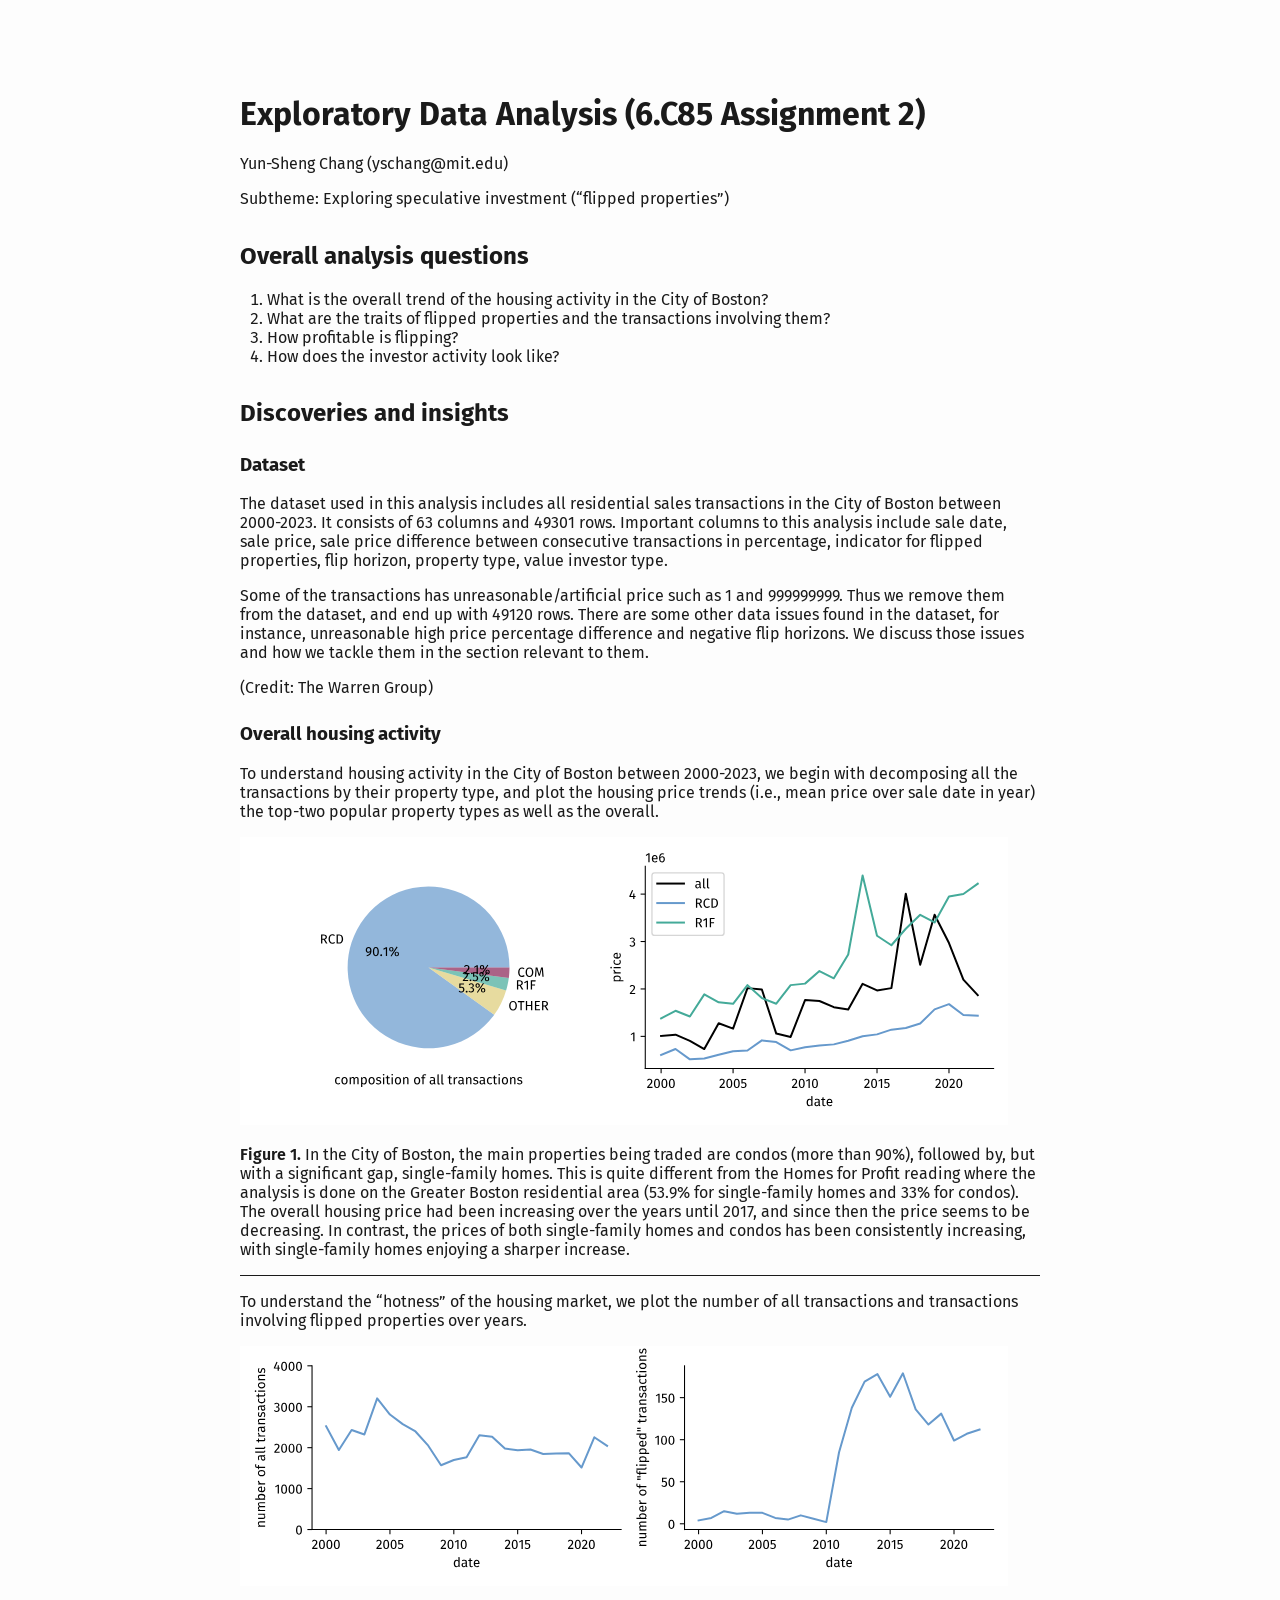
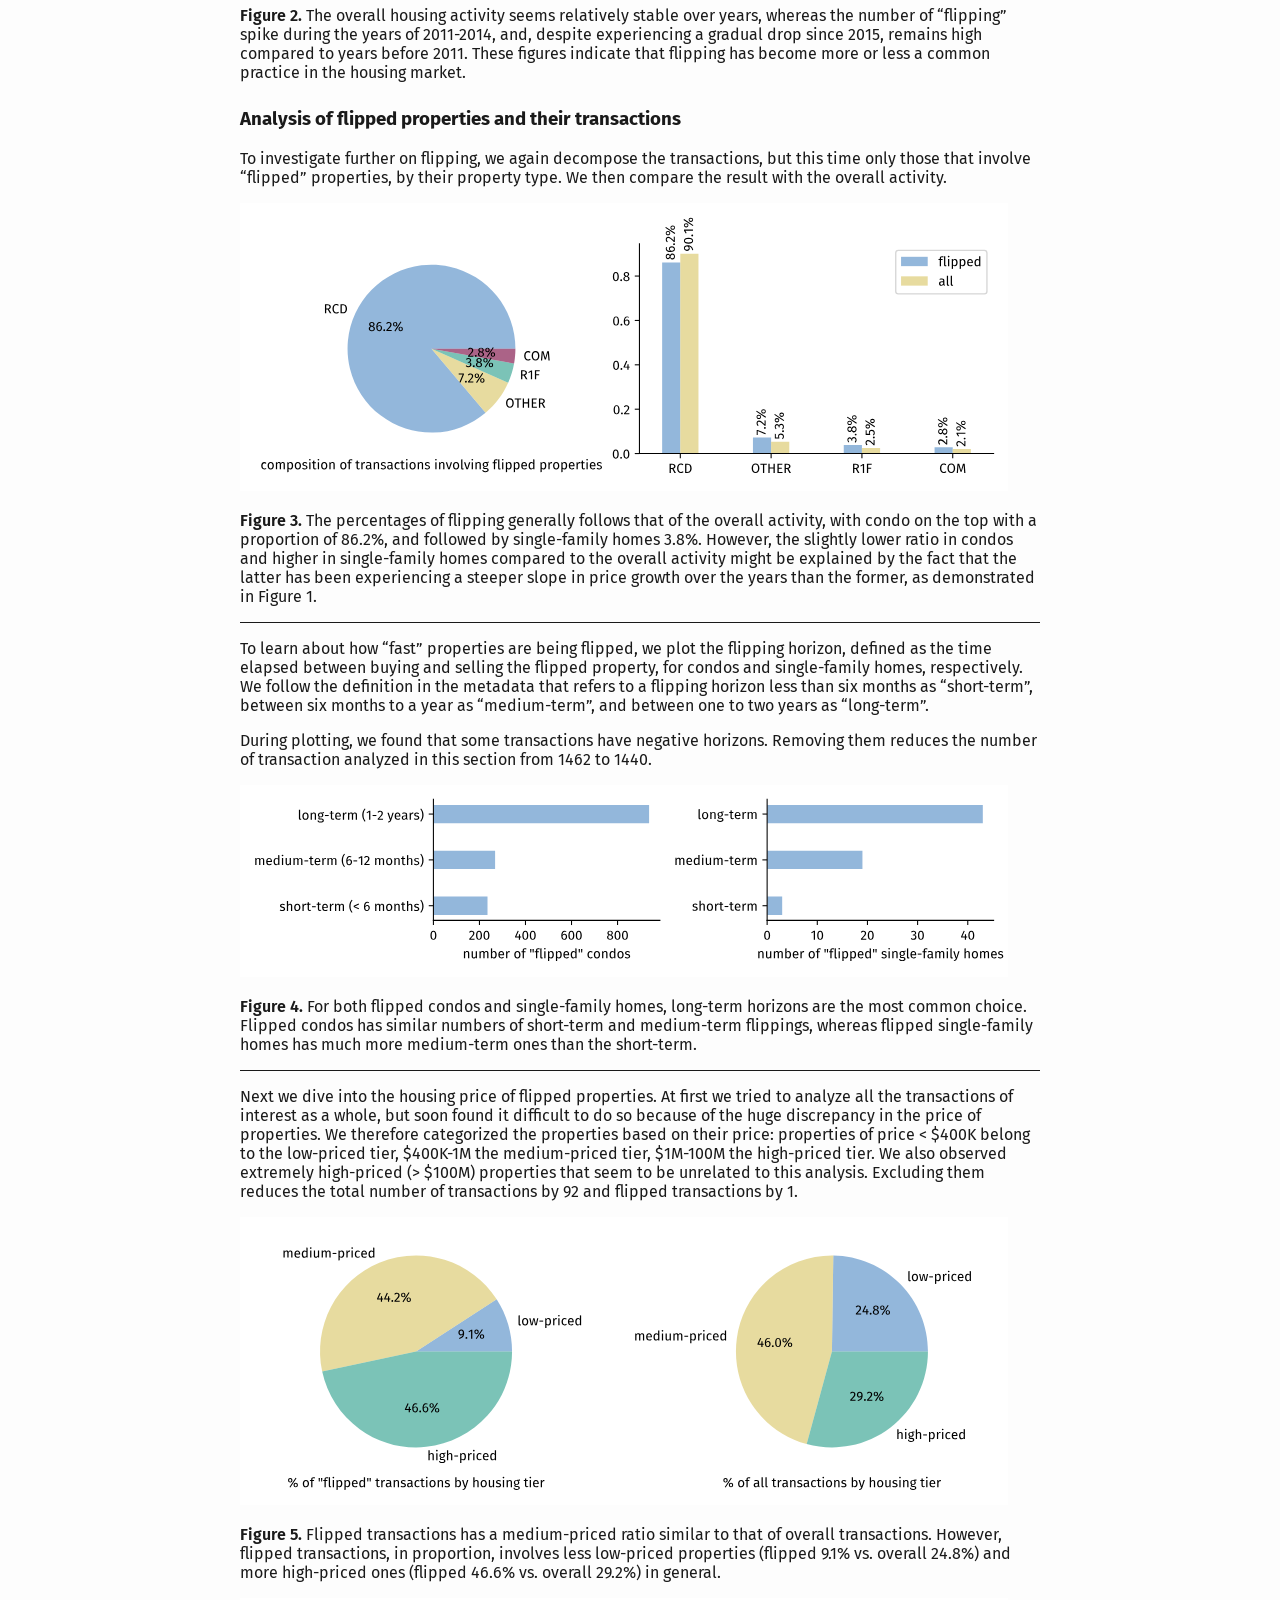
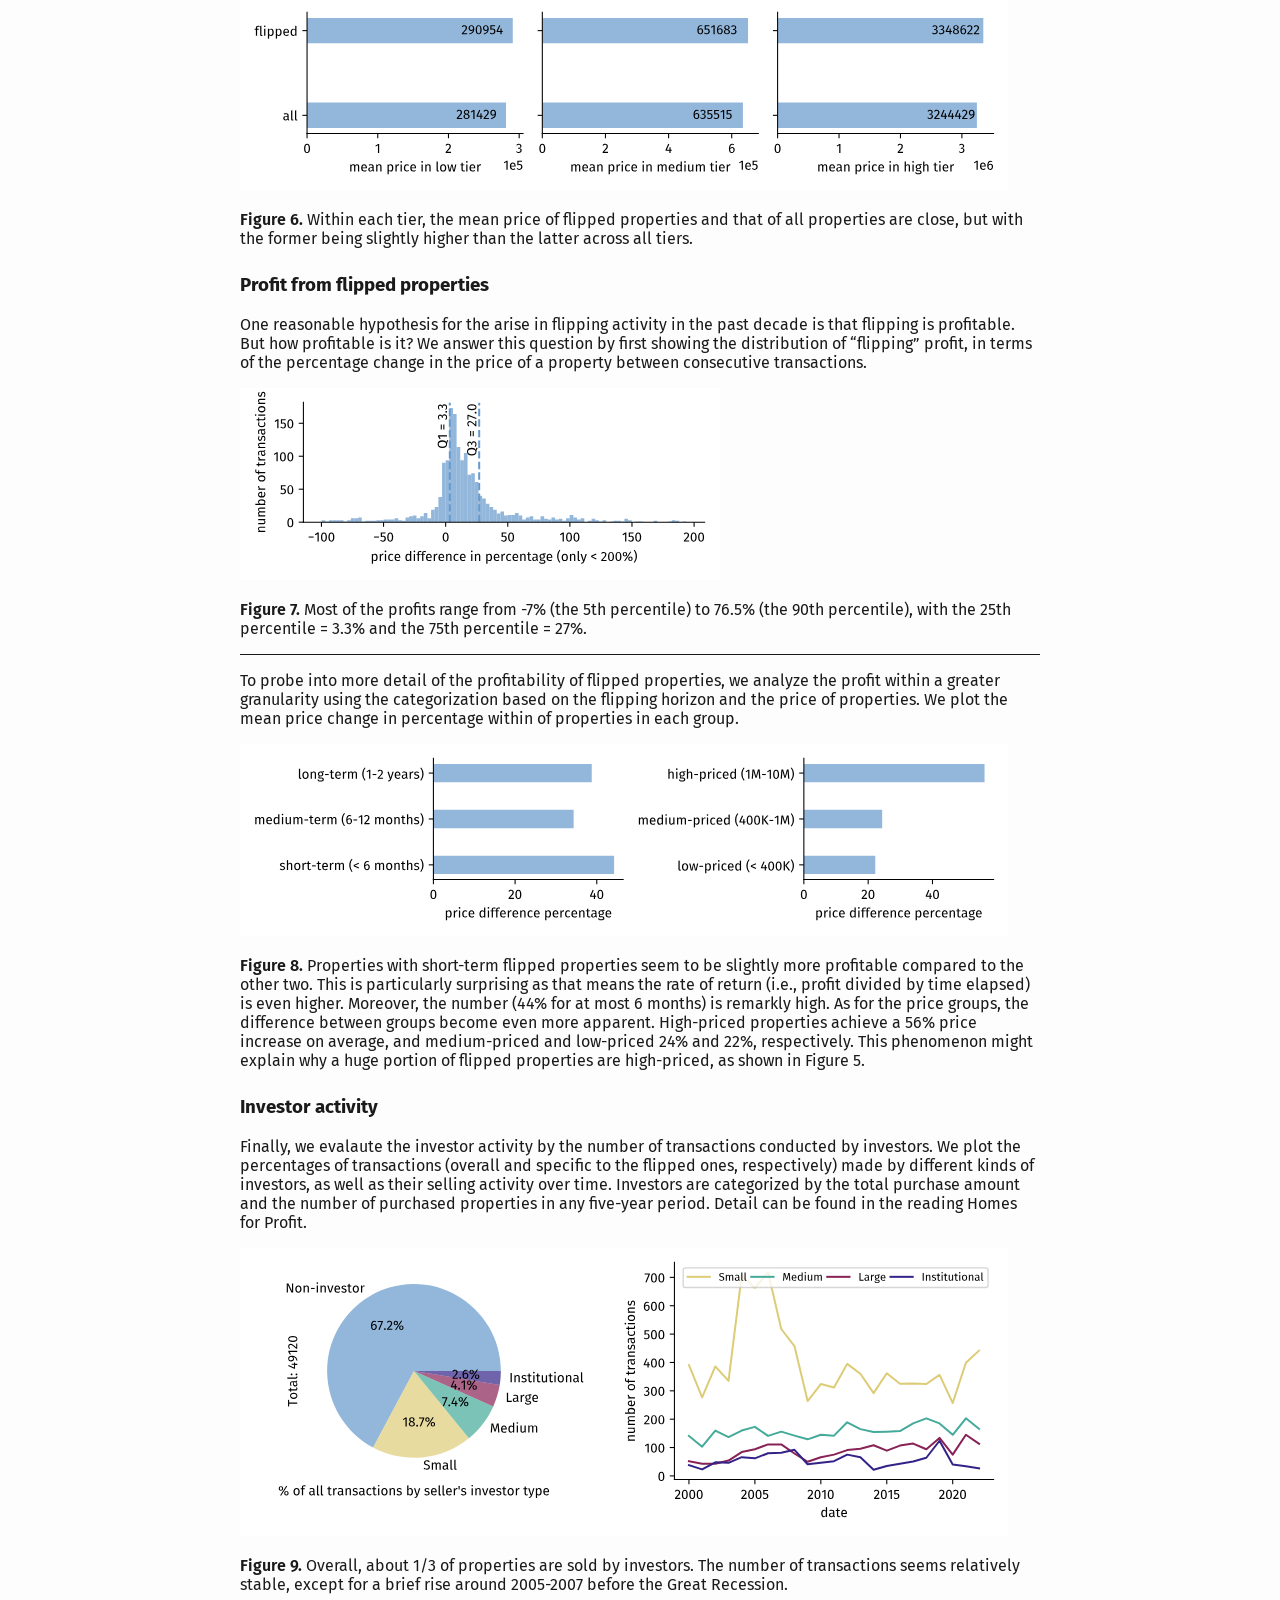
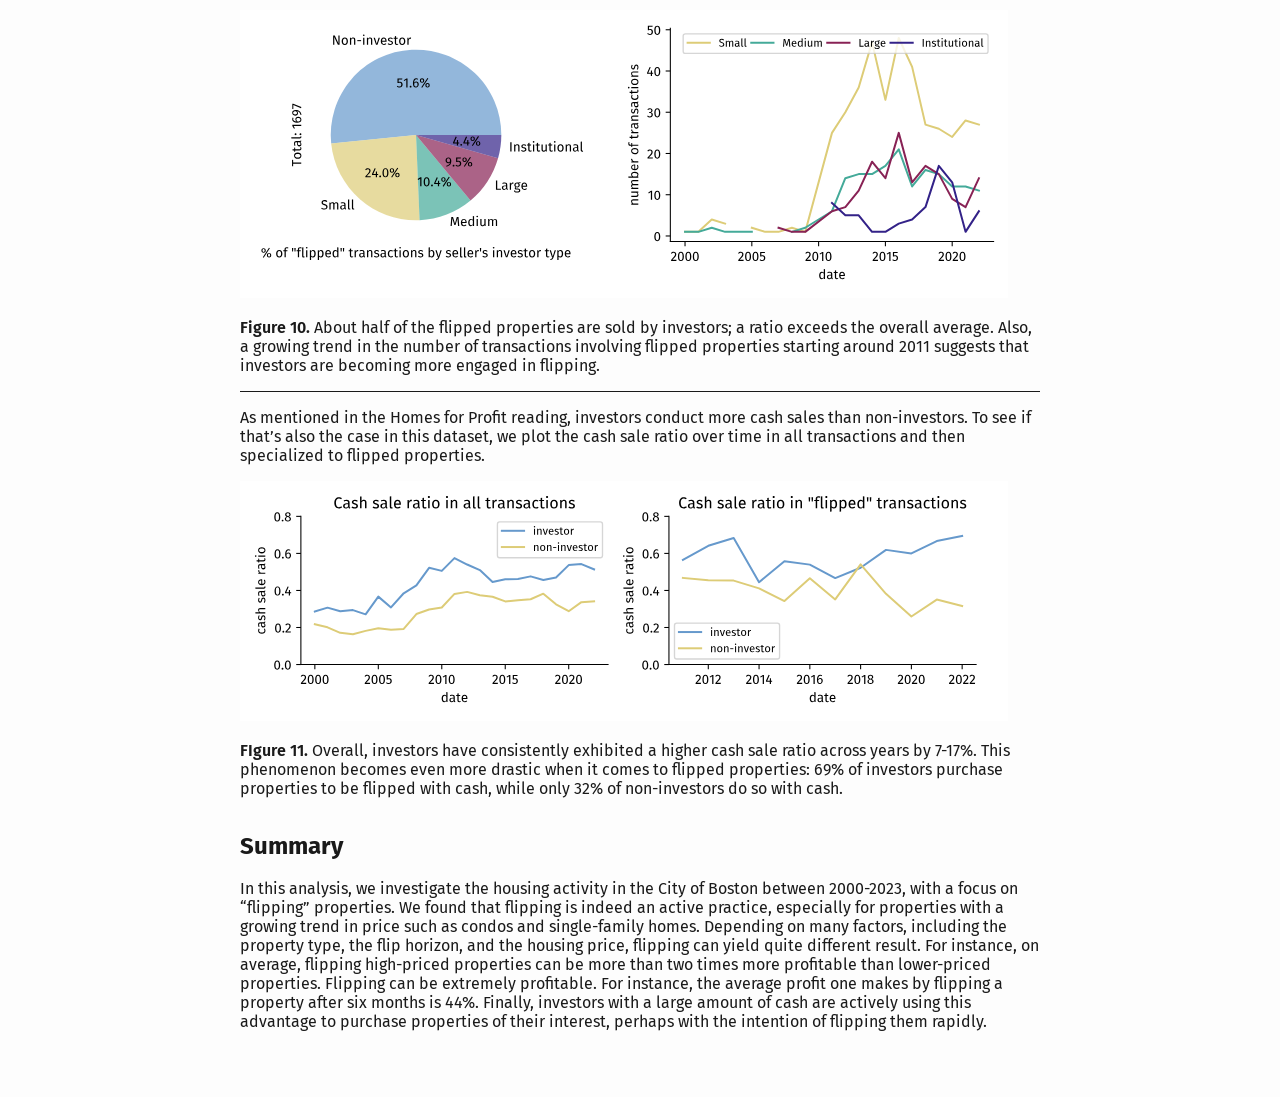
==== 6c85/a2.html @ 1f0fca59 "Add 6c85 assignment 2" ====
<!DOCTYPE html>
<html xmlns="http://www.w3.org/1999/xhtml" lang="" xml:lang="">
<head>
  <meta charset="utf-8" />
  <meta name="generator" content="pandoc" />
  <meta name="viewport" content="width=device-width, initial-scale=1.0, user-scalable=yes" />
  <title>vis-a2</title>
  <style>
    html {
      font-family: Fira Sans;
      color: #1a1a1a;
      background-color: #fdfdfd;
    }
    body {
      margin: 0 auto;
      max-width: 50em;
      padding-left: 50px;
      padding-right: 50px;
      padding-top: 50px;
      padding-bottom: 50px;
      hyphens: auto;
      overflow-wrap: break-word;
      text-rendering: optimizeLegibility;
      font-kerning: normal;
    }
    @media (max-width: 600px) {
      body {
        font-size: 0.9em;
        padding: 12px;
      }
      h1 {
        font-size: 1.8em;
      }
    }
    @media print {
      html {
        background-color: white;
      }
      body {
        background-color: transparent;
        color: black;
        font-size: 12pt;
      }
      p, h2, h3 {
        orphans: 3;
        widows: 3;
      }
      h2, h3, h4 {
        page-break-after: avoid;
      }
    }
    p {
      margin: 1em 0;
    }
    a {
      color: #1a1a1a;
    }
    a:visited {
      color: #1a1a1a;
    }
    img {
      max-width: 100%;
    }
    h1, h2, h3, h4, h5, h6 {
      margin-top: 1.4em;
    }
    h5, h6 {
      font-size: 1em;
      font-style: italic;
    }
    h6 {
      font-weight: normal;
    }
    ol, ul {
      padding-left: 1.7em;
      margin-top: 1em;
    }
    li > ol, li > ul {
      margin-top: 0;
    }
    blockquote {
      margin: 1em 0 1em 1.7em;
      padding-left: 1em;
      border-left: 2px solid #e6e6e6;
      color: #606060;
    }
    code {
      font-family: Menlo, Monaco, Consolas, 'Lucida Console', monospace;
      font-size: 85%;
      margin: 0;
      hyphens: manual;
    }
    pre {
      margin: 1em 0;
      overflow: auto;
    }
    pre code {
      padding: 0;
      overflow: visible;
      overflow-wrap: normal;
    }
    .sourceCode {
     background-color: transparent;
     overflow: visible;
    }
    hr {
      background-color: #1a1a1a;
      border: none;
      height: 1px;
      margin: 1em 0;
    }
    table {
      margin: 1em 0;
      border-collapse: collapse;
      width: 100%;
      overflow-x: auto;
      display: block;
      font-variant-numeric: lining-nums tabular-nums;
    }
    table caption {
      margin-bottom: 0.75em;
    }
    tbody {
      margin-top: 0.5em;
      border-top: 1px solid #1a1a1a;
      border-bottom: 1px solid #1a1a1a;
    }
    th {
      border-top: 1px solid #1a1a1a;
      padding: 0.25em 0.5em 0.25em 0.5em;
    }
    td {
      padding: 0.125em 0.5em 0.25em 0.5em;
    }
    header {
      margin-bottom: 4em;
      text-align: center;
    }
    #TOC li {
      list-style: none;
    }
    #TOC ul {
      padding-left: 1.3em;
    }
    #TOC > ul {
      padding-left: 0;
    }
    #TOC a:not(:hover) {
      text-decoration: none;
    }
    code{white-space: pre-wrap;}
    span.smallcaps{font-variant: small-caps;}
    div.columns{display: flex; gap: min(4vw, 1.5em);}
    div.column{flex: auto; overflow-x: auto;}
    div.hanging-indent{margin-left: 1.5em; text-indent: -1.5em;}
    ul.task-list{list-style: none;}
    ul.task-list li input[type="checkbox"] {
      width: 0.8em;
      margin: 0 0.8em 0.2em -1.6em;
      vertical-align: middle;
    }
    .display.math{display: block; text-align: center; margin: 0.5rem auto;}
  </style>
  <link href="https://fonts.googleapis.com/css2?family=Fira+Sans:wght@300;600&display=swap" rel="stylesheet">
  <style>
  strong {
    font-weight: 600;
  }
  </style>
  <!--[if lt IE 9]>
    <script src="//cdnjs.cloudflare.com/ajax/libs/html5shiv/3.7.3/html5shiv-printshiv.min.js"></script>
  <![endif]-->
</head>
<body>
<h1 id="exploratory-data-analysis-6.c85-assignment-2">Exploratory Data
Analysis (6.C85 Assignment 2)</h1>
<p>Yun-Sheng Chang (yschang@mit.edu)</p>
<p>Subtheme: Exploring speculative investment (“flipped properties”)</p>
<h2 id="overall-analysis-questions">Overall analysis questions</h2>
<ol type="1">
<li>What is the overall trend of the housing activity in the City of
Boston?</li>
<li>What are the traits of flipped properties and the transactions
involving them?</li>
<li>How profitable is flipping?</li>
<li>How does the investor activity look like?</li>
</ol>
<h2 id="discoveries-and-insights">Discoveries and insights</h2>
<h3 id="dataset">Dataset</h3>
<p>The dataset used in this analysis includes all residential sales
transactions in the City of Boston between 2000-2023. It consists of 63
columns and 49301 rows. Important columns to this analysis include sale
date, sale price, sale price difference between consecutive transactions
in percentage, indicator for flipped properties, flip horizon, property
type, value investor type.</p>
<p>Some of the transactions has unreasonable/artificial price such as 1
and 999999999. Thus we remove them from the dataset, and end up with
49120 rows. There are some other data issues found in the dataset, for
instance, unreasonable high price percentage difference and negative
flip horizons. We discuss those issues and how we tackle them in the
section relevant to them.</p>
<p>(Credit: The Warren Group)</p>
<h3 id="overall-housing-activity">Overall housing activity</h3>
<p>To understand housing activity in the City of Boston between
2000-2023, we begin with decomposing all the transactions by their
property type, and plot the housing price trends (i.e., mean price over
sale date in year) the top-two popular property types as well as the
overall.</p>
<p><img src="./img/breakdown-and-price-trend.svg" /></p>
<p><strong>Figure 1.</strong> In the City of Boston, the main properties
being traded are condos (more than 90%), followed by, but with a
significant gap, single-family homes. This is quite different from the
Homes for Profit reading where the analysis is done on the Greater
Boston residential area (53.9% for single-family homes and 33% for
condos). The overall housing price had been increasing over the years
until 2017, and since then the price seems to be decreasing. In
contrast, the prices of both single-family homes and condos has been
consistently increasing, with single-family homes enjoying a sharper
increase.</p>
<hr />
<p>To understand the “hotness” of the housing market, we plot the number
of all transactions and transactions involving flipped properties over
years.</p>
<p><img src="./img/hotness.svg" /></p>
<p><strong>Figure 2.</strong> The overall housing activity seems
relatively stable over years, whereas the number of “flipping” spike
during the years of 2011-2014, and, despite experiencing a gradual drop
since 2015, remains high compared to years before 2011. These figures
indicate that flipping has become more or less a common practice in the
housing market.</p>
<h3 id="analysis-of-flipped-properties-and-their-transactions">Analysis
of flipped properties and their transactions</h3>
<p>To investigate further on flipping, we again decompose the
transactions, but this time only those that involve “flipped”
properties, by their property type. We then compare the result with the
overall activity.</p>
<p><img src="./img/breakdown-flip-txn.svg" /></p>
<p><strong>Figure 3.</strong> The percentages of flipping generally
follows that of the overall activity, with condo on the top with a
proportion of 86.2%, and followed by single-family homes 3.8%. However,
the slightly lower ratio in condos and higher in single-family homes
compared to the overall activity might be explained by the fact that the
latter has been experiencing a steeper slope in price growth over the
years than the former, as demonstrated in Figure 1.</p>
<hr />
<p>To learn about how “fast” properties are being flipped, we plot the
flipping horizon, defined as the time elapsed between buying and selling
the flipped property, for condos and single-family homes, respectively.
We follow the definition in the metadata that refers to a flipping
horizon less than six months as “short-term”, between six months to a
year as “medium-term”, and between one to two years as “long-term”.</p>
<p>During plotting, we found that some transactions have negative
horizons. Removing them reduces the number of transaction analyzed in
this section from 1462 to 1440.</p>
<p><img src="./img/horizon.svg" /></p>
<p><strong>Figure 4.</strong> For both flipped condos and single-family
homes, long-term horizons are the most common choice. Flipped condos has
similar numbers of short-term and medium-term flippings, whereas flipped
single-family homes has much more medium-term ones than the
short-term.</p>
<hr />
<p>Next we dive into the housing price of flipped properties. At first
we tried to analyze all the transactions of interest as a whole, but
soon found it difficult to do so because of the huge discrepancy in the
price of properties. We therefore categorized the properties based on
their price: properties of price &lt; $400K belong to the low-priced
tier, $400K-1M the medium-priced tier, $1M-100M the high-priced tier. We
also observed extremely high-priced (&gt; $100M) properties that seem to
be unrelated to this analysis. Excluding them reduces the total number
of transactions by 92 and flipped transactions by 1.</p>
<p><img src="./img/housing-tier.svg" /></p>
<p><strong>Figure 5.</strong> Flipped transactions has a medium-priced
ratio similar to that of overall transactions. However, flipped
transactions, in proportion, involves less low-priced properties
(flipped 9.1% vs. overall 24.8%) and more high-priced ones (flipped
46.6% vs. overall 29.2%) in general.</p>
<p><img src="./img/housing-price.svg" /></p>
<p><strong>Figure 6.</strong> Within each tier, the mean price of
flipped properties and that of all properties are close, but with the
former being slightly higher than the latter across all tiers.</p>
<h3 id="profit-from-flipped-properties">Profit from flipped
properties</h3>
<p>One reasonable hypothesis for the arise in flipping activity in the
past decade is that flipping is profitable. But how profitable is it? We
answer this question by first showing the distribution of “flipping”
profit, in terms of the percentage change in the price of a property
between consecutive transactions.</p>
<p><img src="./img/profit-overall.svg" /></p>
<p><strong>Figure 7.</strong> Most of the profits range from -7% (the
5th percentile) to 76.5% (the 90th percentile), with the 25th percentile
= 3.3% and the 75th percentile = 27%.</p>
<hr />
<p>To probe into more detail of the profitability of flipped properties,
we analyze the profit within a greater granularity using the
categorization based on the flipping horizon and the price of
properties. We plot the mean price change in percentage within of
properties in each group.</p>
<p><img src="./img/profit-category.svg" /></p>
<p><strong>Figure 8.</strong> Properties with short-term flipped
properties seem to be slightly more profitable compared to the other
two. This is particularly surprising as that means the rate of return
(i.e., profit divided by time elapsed) is even higher. Moreover, the
number (44% for at most 6 months) is remarkly high. As for the price
groups, the difference between groups become even more apparent.
High-priced properties achieve a 56% price increase on average, and
medium-priced and low-priced 24% and 22%, respectively. This phenomenon
might explain why a huge portion of flipped properties are high-priced,
as shown in Figure 5.</p>
<h3 id="investor-activity">Investor activity</h3>
<p>Finally, we evalaute the investor activity by the number of
transactions conducted by investors. We plot the percentages of
transactions (overall and specific to the flipped ones, respectively)
made by different kinds of investors, as well as their selling activity
over time. Investors are categorized by the total purchase amount and
the number of purchased properties in any five-year period. Detail can
be found in the reading Homes for Profit.</p>
<p><img src="./img/seller-investor.svg" /></p>
<p><strong>Figure 9.</strong> Overall, about 1/3 of properties are sold
by investors. The number of transactions seems relatively stable, except
for a brief rise around 2005-2007 before the Great Recession.</p>
<p><img src="./img/seller-investor-fp.svg" /></p>
<p><strong>Figure 10.</strong> About half of the flipped properties are
sold by investors; a ratio exceeds the overall average. Also, a growing
trend in the number of transactions involving flipped properties
starting around 2011 suggests that investors are becoming more engaged
in flipping.</p>
<hr />
<p>As mentioned in the Homes for Profit reading, investors conduct more
cash sales than non-investors. To see if that’s also the case in this
dataset, we plot the cash sale ratio over time in all transactions and
then specialized to flipped properties.</p>
<p><img src="./img/cash.svg" /></p>
<p><strong>FIgure 11.</strong> Overall, investors have consistently
exhibited a higher cash sale ratio across years by 7-17%. This
phenomenon becomes even more drastic when it comes to flipped
properties: 69% of investors purchase properties to be flipped with
cash, while only 32% of non-investors do so with cash.</p>
<h2 id="summary">Summary</h2>
<p>In this analysis, we investigate the housing activity in the City of
Boston between 2000-2023, with a focus on “flipping” properties. We
found that flipping is indeed an active practice, especially for
properties with a growing trend in price such as condos and
single-family homes. Depending on many factors, including the property
type, the flip horizon, and the housing price, flipping can yield quite
different result. For instance, on average, flipping high-priced
properties can be more than two times more profitable than lower-priced
properties. Flipping can be extremely profitable. For instance, the
average profit one makes by flipping a property after six months is 44%.
Finally, investors with a large amount of cash are actively using this
advantage to purchase properties of their interest, perhaps with the
intention of flipping them rapidly.</p>
</body>
</html>
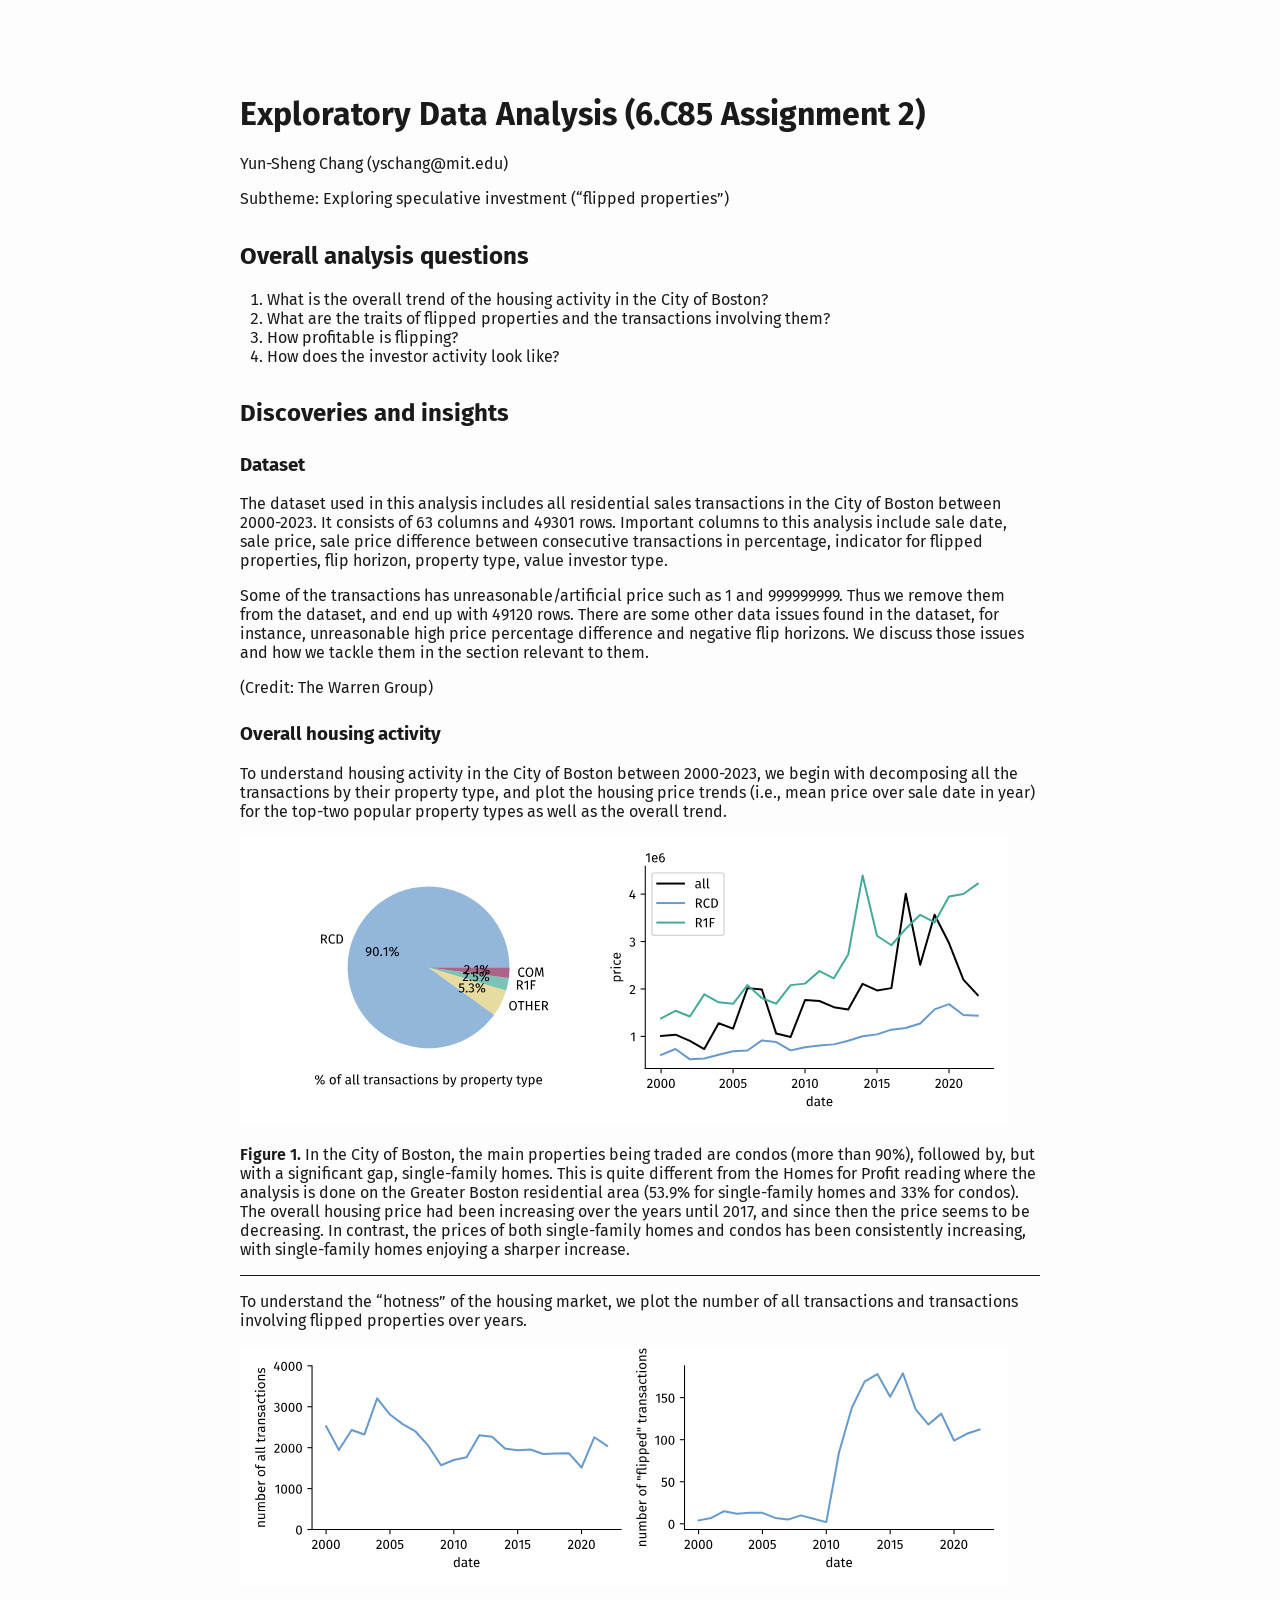
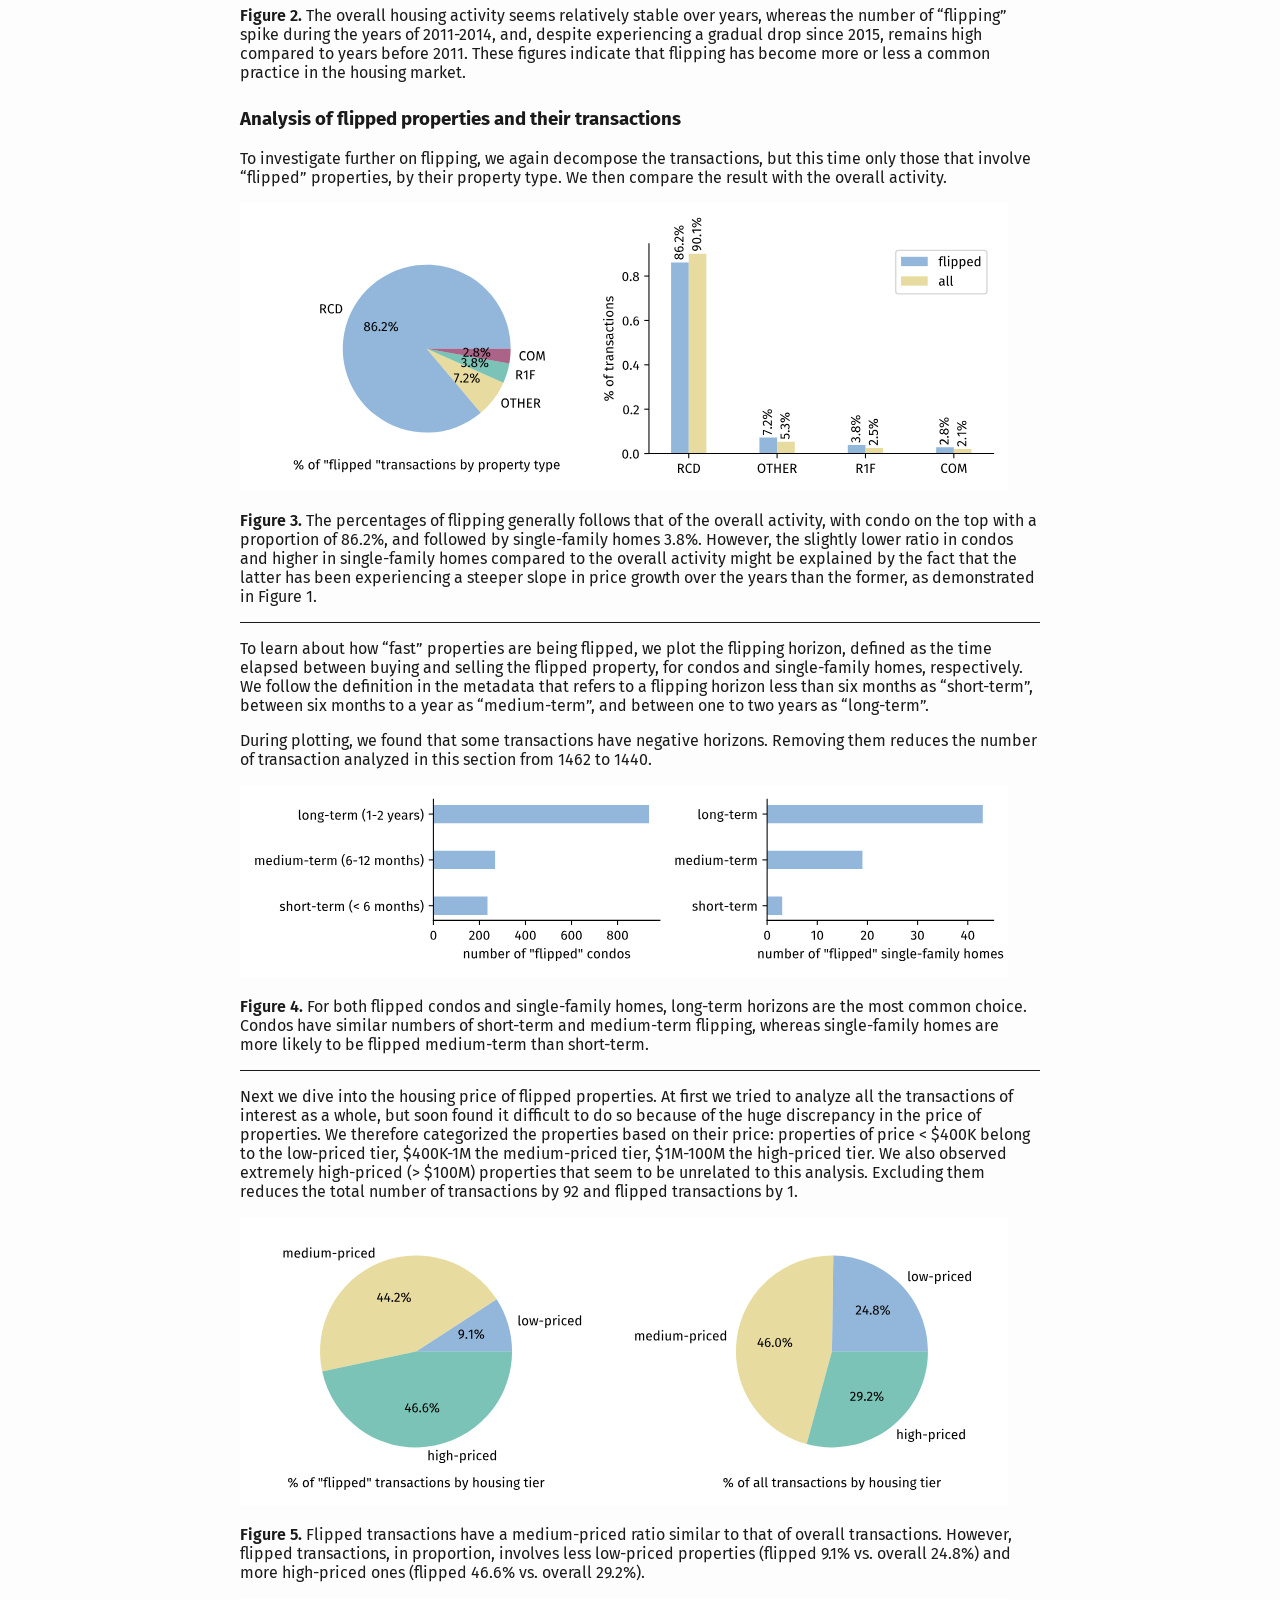
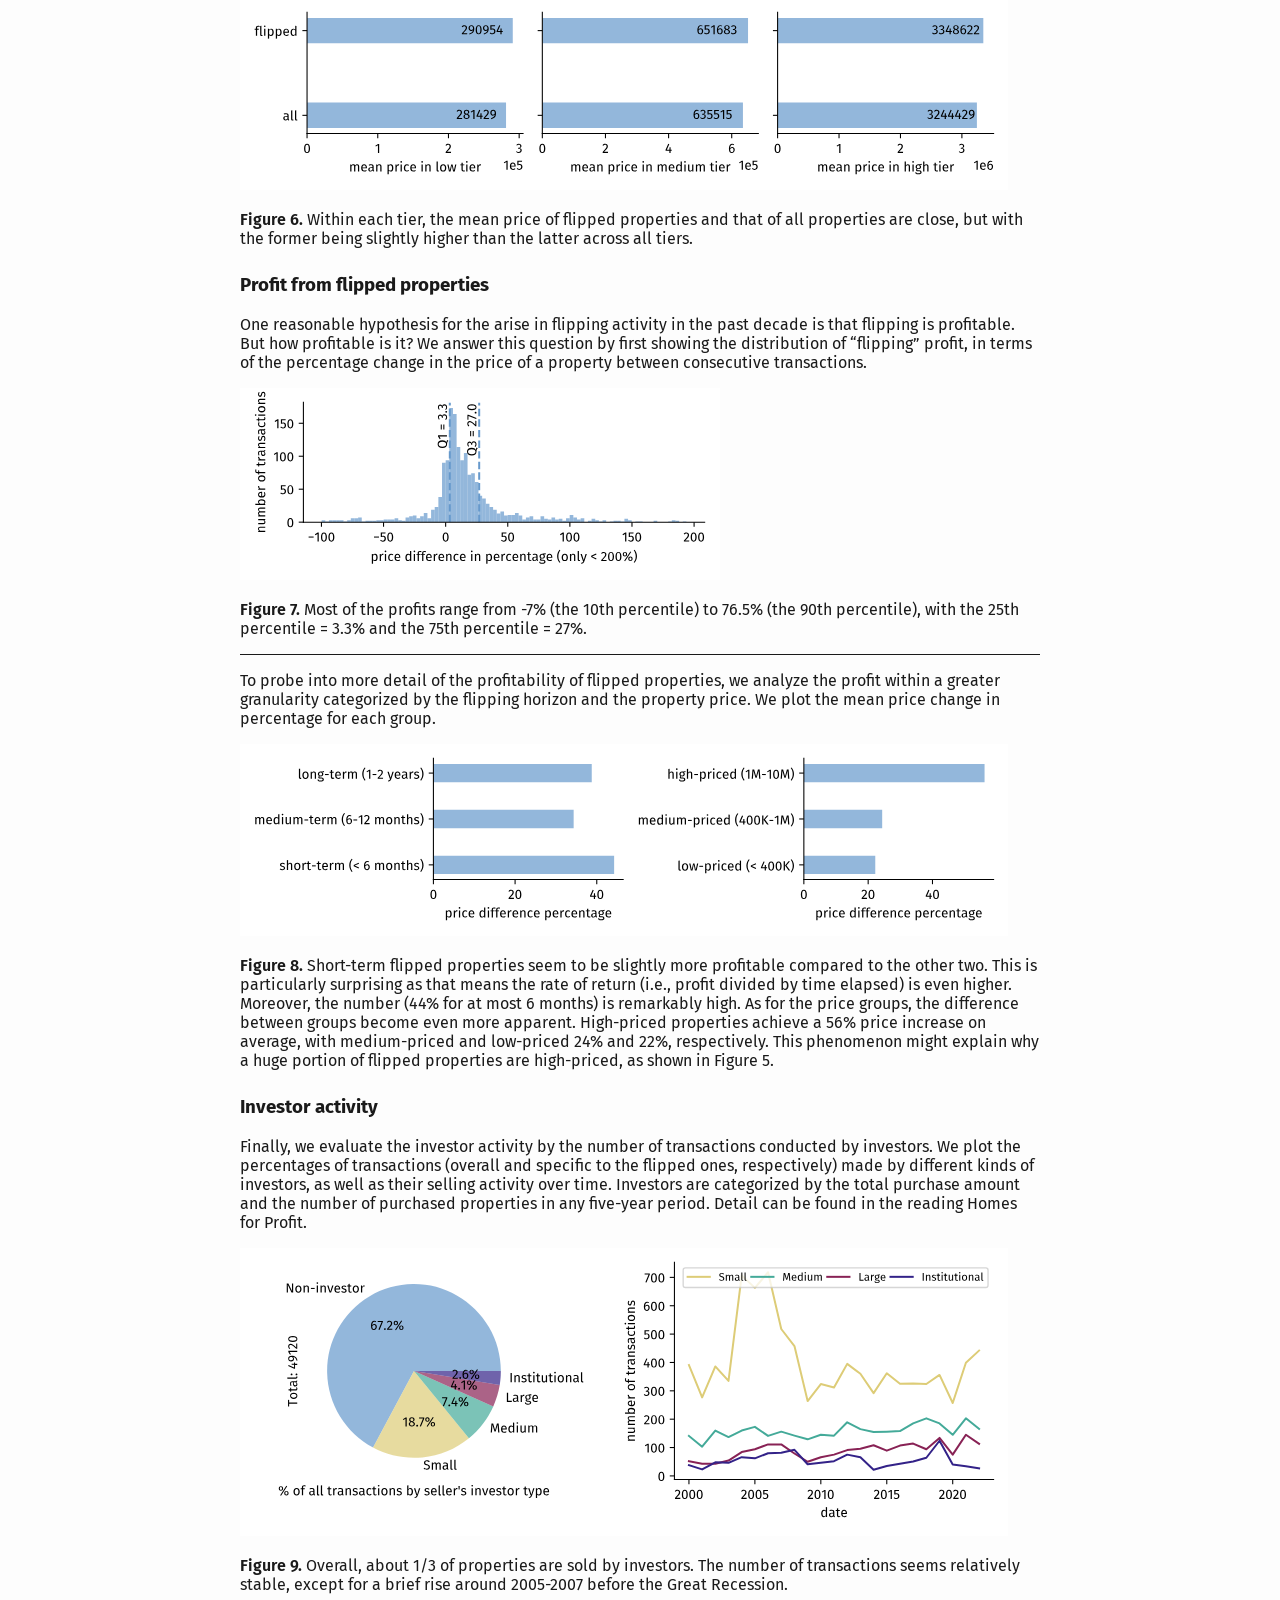
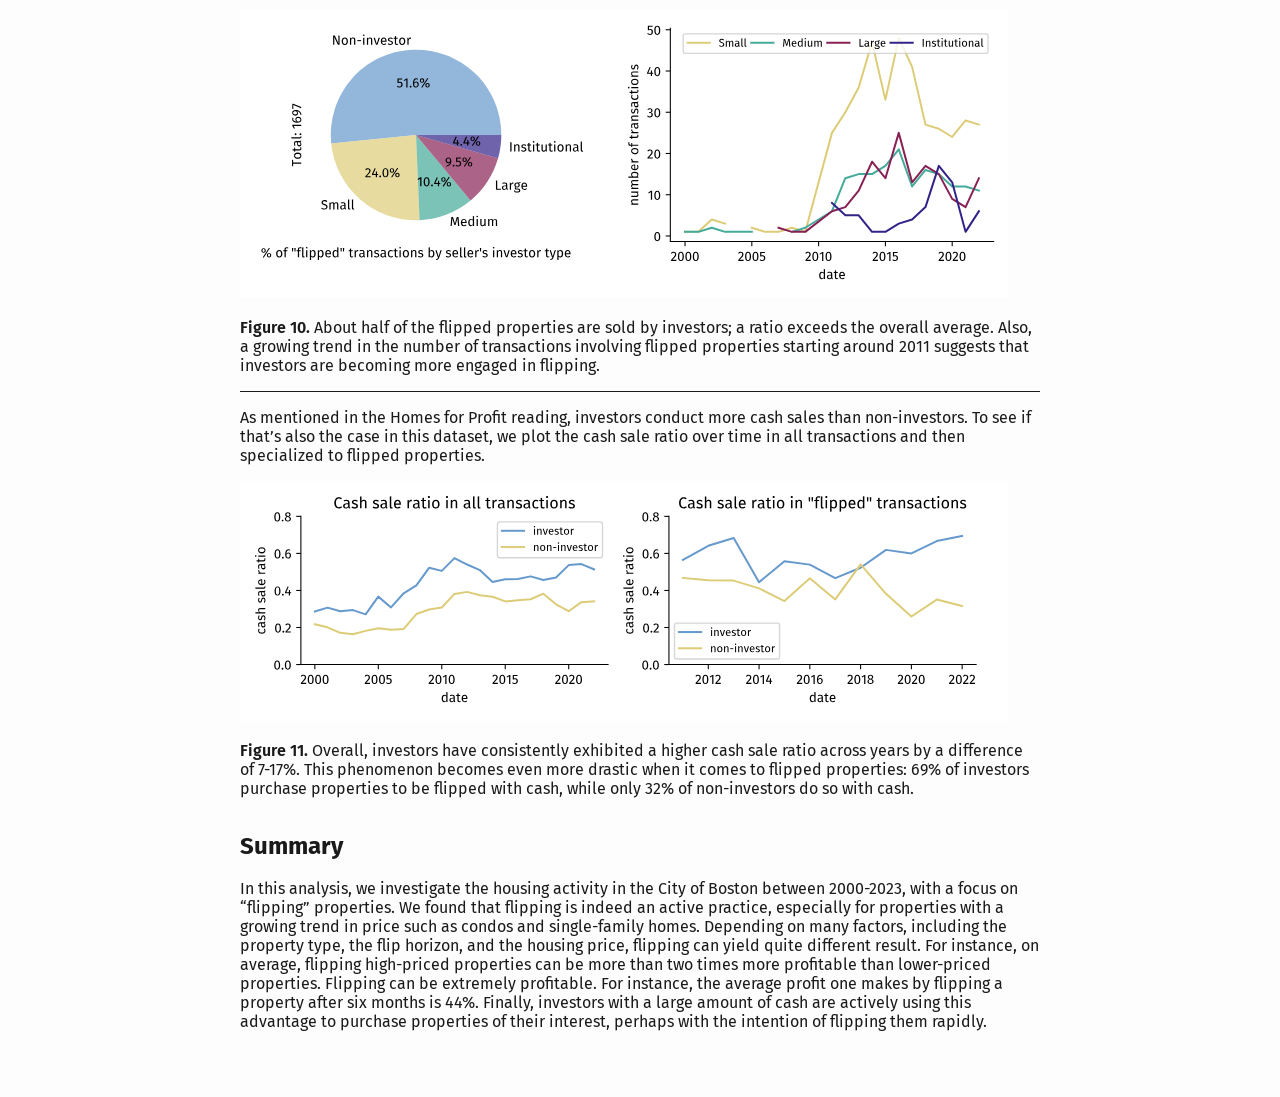
==== commit 78de0dff: "Tweak 6c85 A2" ====
--- a/6c85/a2.html
+++ b/6c85/a2.html
@@ -204,8 +204,8 @@
 <p>To understand housing activity in the City of Boston between
 2000-2023, we begin with decomposing all the transactions by their
 property type, and plot the housing price trends (i.e., mean price over
-sale date in year) the top-two popular property types as well as the
-overall.</p>
+sale date in year) for the top-two popular property types as well as the
+overall trend.</p>
 <p><img src="./img/breakdown-and-price-trend.svg" /></p>
 <p><strong>Figure 1.</strong> In the City of Boston, the main properties
 being traded are condos (more than 90%), followed by, but with a
@@ -254,9 +254,9 @@
 this section from 1462 to 1440.</p>
 <p><img src="./img/horizon.svg" /></p>
 <p><strong>Figure 4.</strong> For both flipped condos and single-family
-homes, long-term horizons are the most common choice. Flipped condos has
-similar numbers of short-term and medium-term flippings, whereas flipped
-single-family homes has much more medium-term ones than the
+homes, long-term horizons are the most common choice. Condos have
+similar numbers of short-term and medium-term flipping, whereas
+single-family homes are more likely to be flipped medium-term than
 short-term.</p>
 <hr />
 <p>Next we dive into the housing price of flipped properties. At first
@@ -269,11 +269,11 @@
 be unrelated to this analysis. Excluding them reduces the total number
 of transactions by 92 and flipped transactions by 1.</p>
 <p><img src="./img/housing-tier.svg" /></p>
-<p><strong>Figure 5.</strong> Flipped transactions has a medium-priced
+<p><strong>Figure 5.</strong> Flipped transactions have a medium-priced
 ratio similar to that of overall transactions. However, flipped
 transactions, in proportion, involves less low-priced properties
 (flipped 9.1% vs. overall 24.8%) and more high-priced ones (flipped
-46.6% vs. overall 29.2%) in general.</p>
+46.6% vs. overall 29.2%).</p>
 <p><img src="./img/housing-price.svg" /></p>
 <p><strong>Figure 6.</strong> Within each tier, the mean price of
 flipped properties and that of all properties are close, but with the
@@ -287,27 +287,25 @@
 between consecutive transactions.</p>
 <p><img src="./img/profit-overall.svg" /></p>
 <p><strong>Figure 7.</strong> Most of the profits range from -7% (the
-5th percentile) to 76.5% (the 90th percentile), with the 25th percentile
-= 3.3% and the 75th percentile = 27%.</p>
+10th percentile) to 76.5% (the 90th percentile), with the 25th
+percentile = 3.3% and the 75th percentile = 27%.</p>
 <hr />
 <p>To probe into more detail of the profitability of flipped properties,
-we analyze the profit within a greater granularity using the
-categorization based on the flipping horizon and the price of
-properties. We plot the mean price change in percentage within of
-properties in each group.</p>
+we analyze the profit within a greater granularity categorized by the
+flipping horizon and the property price. We plot the mean price change
+in percentage for each group.</p>
 <p><img src="./img/profit-category.svg" /></p>
-<p><strong>Figure 8.</strong> Properties with short-term flipped
-properties seem to be slightly more profitable compared to the other
-two. This is particularly surprising as that means the rate of return
-(i.e., profit divided by time elapsed) is even higher. Moreover, the
-number (44% for at most 6 months) is remarkly high. As for the price
-groups, the difference between groups become even more apparent.
-High-priced properties achieve a 56% price increase on average, and
-medium-priced and low-priced 24% and 22%, respectively. This phenomenon
-might explain why a huge portion of flipped properties are high-priced,
-as shown in Figure 5.</p>
+<p><strong>Figure 8.</strong> Short-term flipped properties seem to be
+slightly more profitable compared to the other two. This is particularly
+surprising as that means the rate of return (i.e., profit divided by
+time elapsed) is even higher. Moreover, the number (44% for at most 6
+months) is remarkably high. As for the price groups, the difference
+between groups become even more apparent. High-priced properties achieve
+a 56% price increase on average, with medium-priced and low-priced 24%
+and 22%, respectively. This phenomenon might explain why a huge portion
+of flipped properties are high-priced, as shown in Figure 5.</p>
 <h3 id="investor-activity">Investor activity</h3>
-<p>Finally, we evalaute the investor activity by the number of
+<p>Finally, we evaluate the investor activity by the number of
 transactions conducted by investors. We plot the percentages of
 transactions (overall and specific to the flipped ones, respectively)
 made by different kinds of investors, as well as their selling activity
@@ -330,11 +328,11 @@
 dataset, we plot the cash sale ratio over time in all transactions and
 then specialized to flipped properties.</p>
 <p><img src="./img/cash.svg" /></p>
-<p><strong>FIgure 11.</strong> Overall, investors have consistently
-exhibited a higher cash sale ratio across years by 7-17%. This
-phenomenon becomes even more drastic when it comes to flipped
-properties: 69% of investors purchase properties to be flipped with
-cash, while only 32% of non-investors do so with cash.</p>
+<p><strong>Figure 11.</strong> Overall, investors have consistently
+exhibited a higher cash sale ratio across years by a difference of
+7-17%. This phenomenon becomes even more drastic when it comes to
+flipped properties: 69% of investors purchase properties to be flipped
+with cash, while only 32% of non-investors do so with cash.</p>
 <h2 id="summary">Summary</h2>
 <p>In this analysis, we investigate the housing activity in the City of
 Boston between 2000-2023, with a focus on “flipping” properties. We
